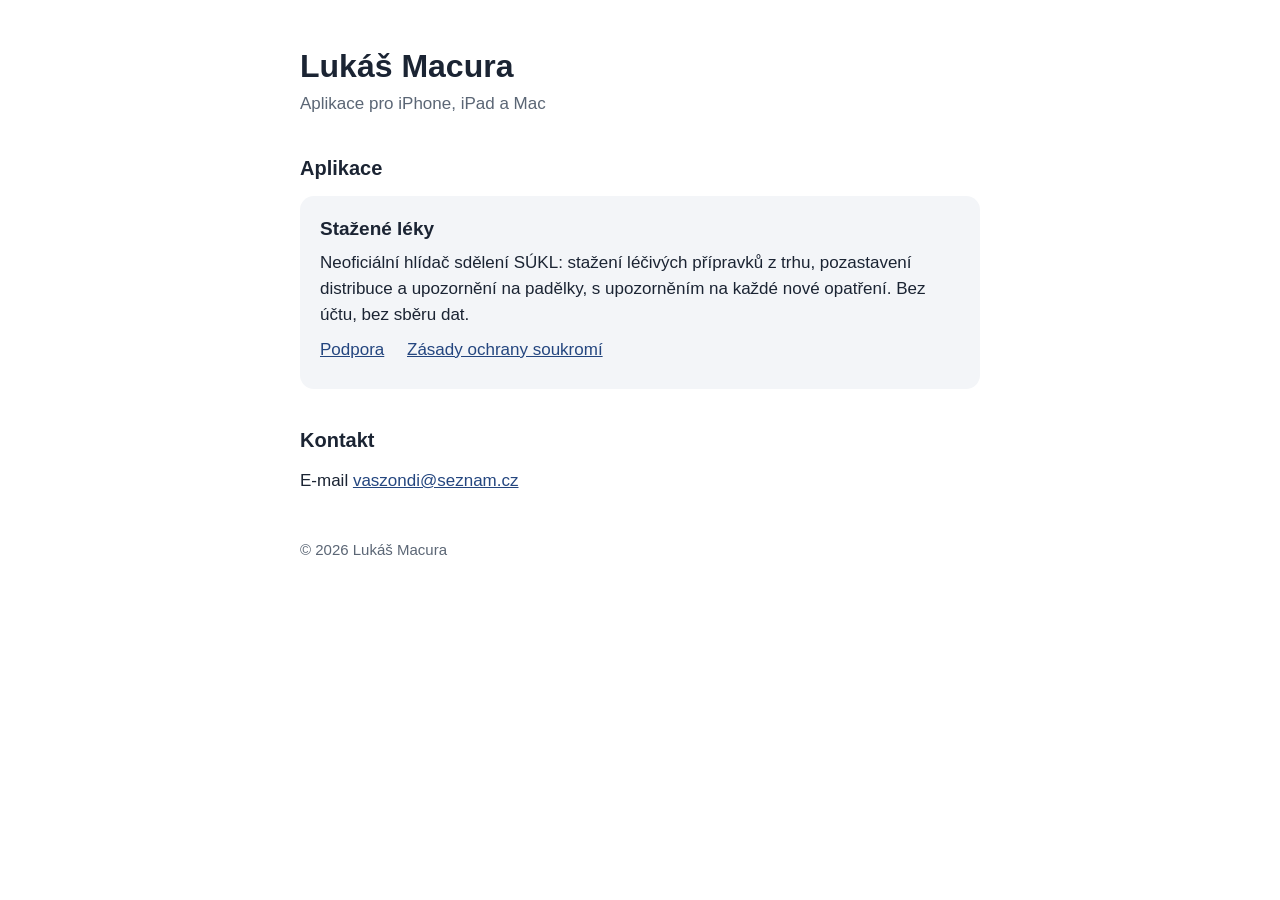
==== index.html @ 895e3b23 "Add files via upload" ====
<!doctype html>
<html lang="cs">
<head>
<meta charset="utf-8">
<meta name="viewport" content="width=device-width, initial-scale=1">
<meta name="description" content="Lukáš Macura – aplikace pro iPhone, iPad a Mac. Podpora a zásady ochrany soukromí.">
<title>Lukáš Macura – el-pro.cz</title>
<style>
  :root { --inkoust: #1b2433; --tlumene: #5b6675; --primarni: #24467F; --podklad: #ffffff; --karta: #f3f5f8; }
  @media (prefers-color-scheme: dark) { :root { --inkoust: #eef1f5; --tlumene: #aab4c3; --primarni: #86A9E8; --podklad: #0e1626; --karta: #172238; } }
  body { margin: 0; padding: 48px 16px 56px; background: var(--podklad); color: var(--inkoust); font: 17px/1.55 -apple-system, "Segoe UI", Helvetica, Arial, sans-serif; }
  main { max-width: 680px; margin: 0 auto; }
  h1 { font-size: 32px; line-height: 1.15; margin: 0 0 6px; }
  h2 { font-size: 20px; margin: 36px 0 12px; }
  p { margin: 0 0 10px; }
  .meta { color: var(--tlumene); margin-bottom: 28px; }
  a { color: var(--primarni); }
  .karta { background: var(--karta); border-radius: 14px; padding: 18px 20px; margin: 0 0 14px; }
  .karta h3 { margin: 0 0 6px; font-size: 19px; }
  .karta p { margin: 0 0 8px; }
  .odkazy a { margin-right: 18px; white-space: nowrap; }
  footer { margin-top: 44px; color: var(--tlumene); font-size: 15px; }
</style>
</head>
<body>
<main>
<h1>Lukáš Macura</h1>
<p class="meta">Aplikace pro iPhone, iPad a Mac</p>

<h2>Aplikace</h2>
<div class="karta">
  <h3>Stažené léky</h3>
  <p>Neoficiální hlídač sdělení SÚKL: stažení léčivých přípravků z trhu, pozastavení distribuce a upozornění na padělky, s upozorněním na každé nové opatření. Bez účtu, bez sběru dat.</p>
  <p class="odkazy"><a href="stazeneleky/podpora.html">Podpora</a> <a href="stazeneleky/soukromi.html">Zásady ochrany soukromí</a></p>
</div>

<h2>Kontakt</h2>
<p>E‑mail <a href="mailto:vaszondi@seznam.cz">vaszondi@seznam.cz</a></p>

<footer>© 2026 Lukáš Macura</footer>
</main>
</body>
</html>
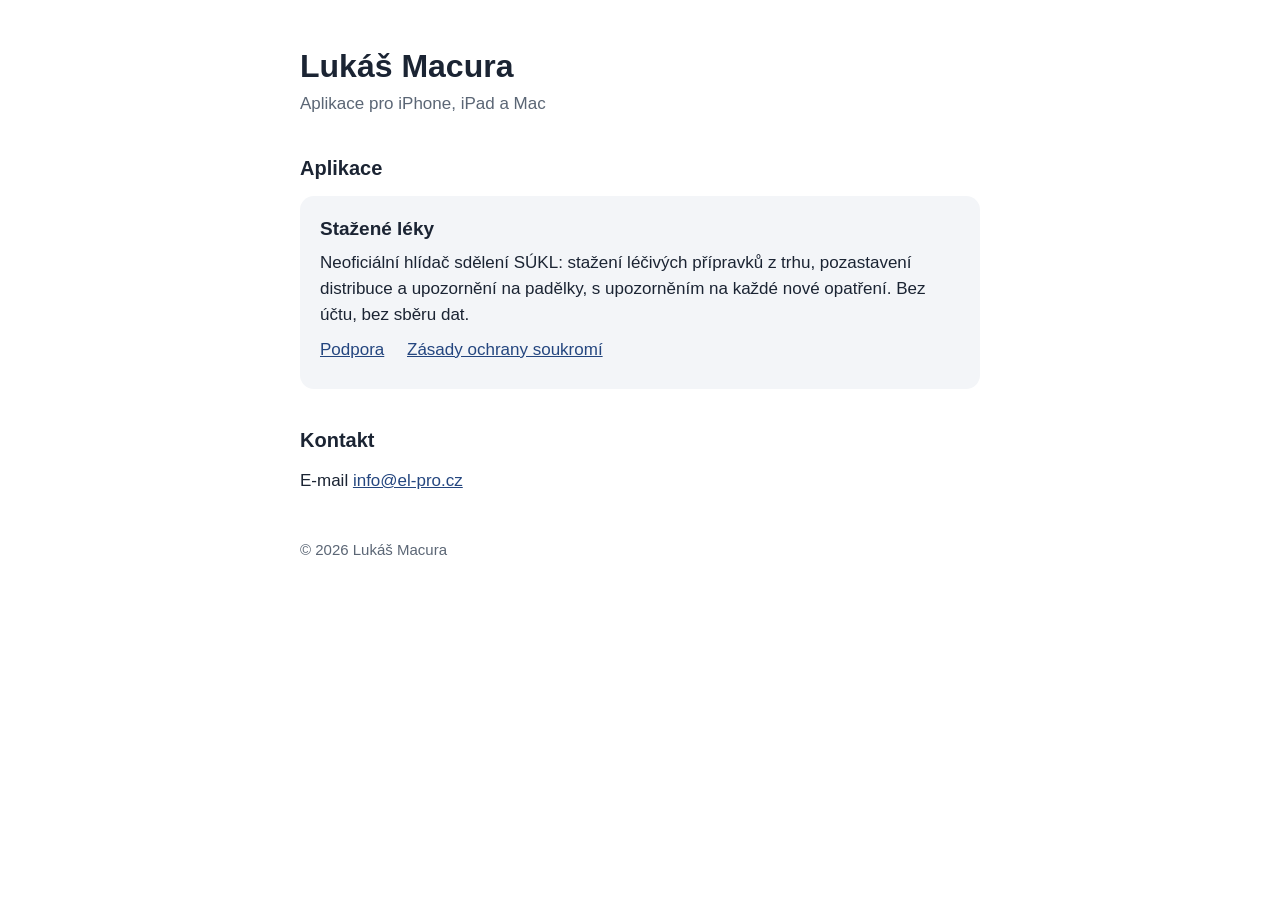
==== commit 61aae56c: "Add files via upload" ====
--- a/index.html
+++ b/index.html
@@ -35,7 +35,7 @@
 </div>
 
 <h2>Kontakt</h2>
-<p>E‑mail <a href="mailto:vaszondi@seznam.cz">vaszondi@seznam.cz</a></p>
+<p>E‑mail <a href="mailto:info@el-pro.cz">info@el-pro.cz</a></p>
 
 <footer>© 2026 Lukáš Macura</footer>
 </main>
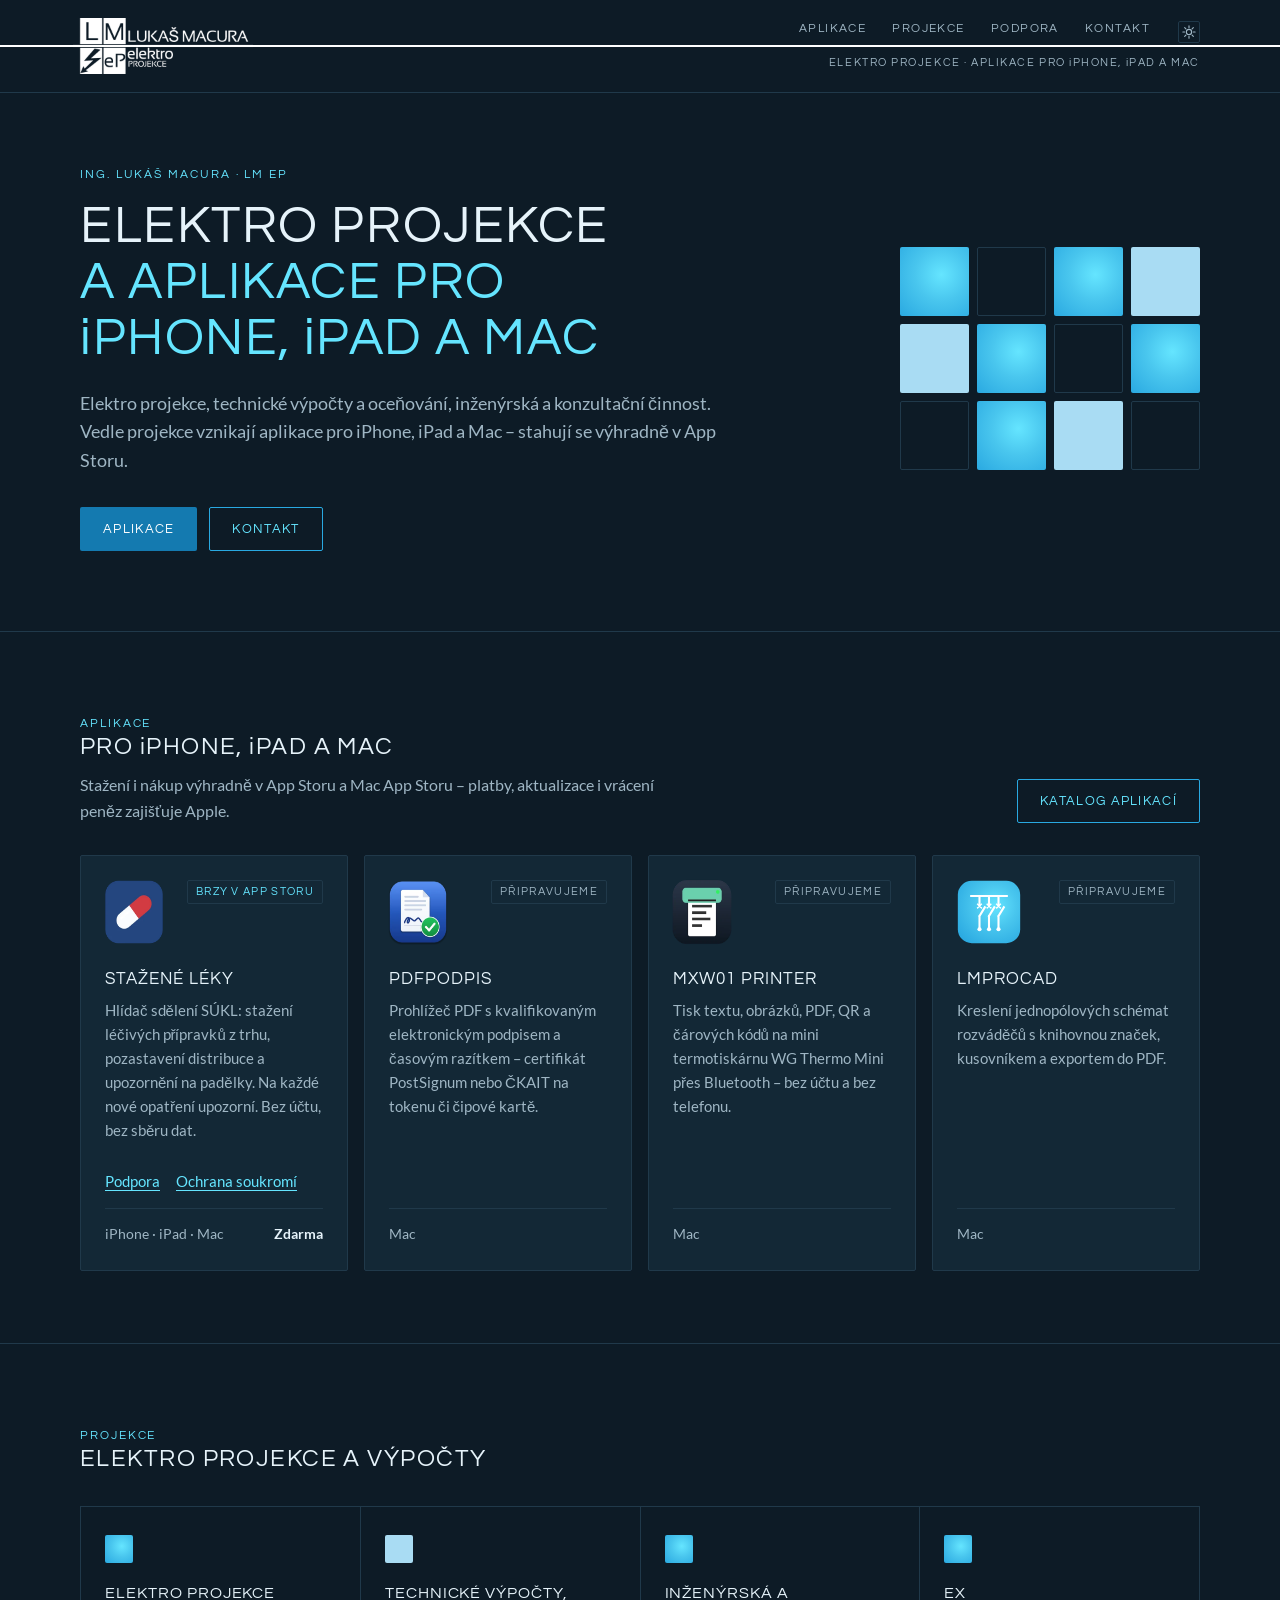
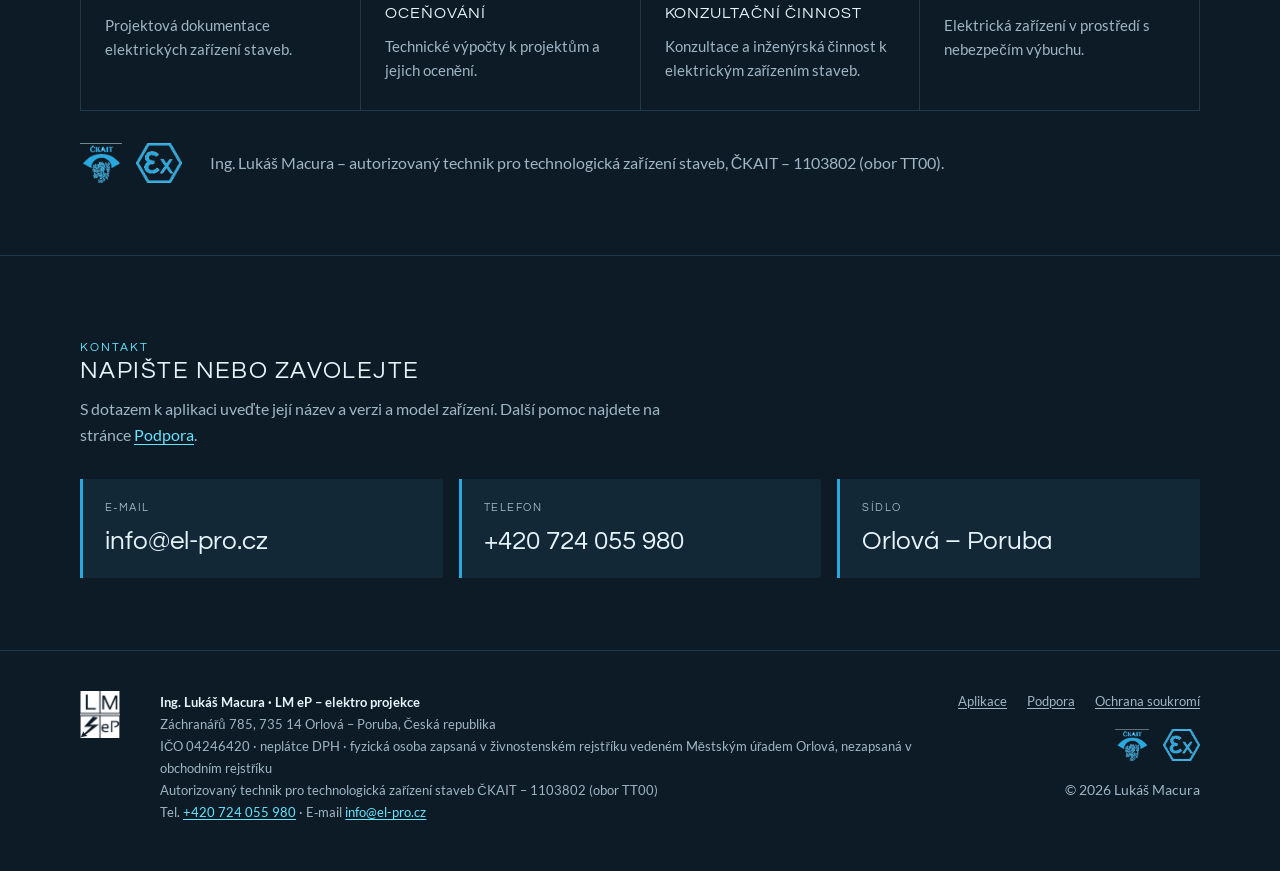
==== commit be0effa0: "Web: úvodní stránka LM eP, 404, sitemap, robots, manifest, favicony" ====
--- a/index.html
+++ b/index.html
@@ -1,43 +1,243 @@
 <!doctype html>
-<html lang="cs">
+<html lang="cs" data-theme="dark">
 <head>
 <meta charset="utf-8">
 <meta name="viewport" content="width=device-width, initial-scale=1">
-<meta name="description" content="Lukáš Macura – aplikace pro iPhone, iPad a Mac. Podpora a zásady ochrany soukromí.">
-<title>Lukáš Macura – el-pro.cz</title>
-<style>
-  :root { --inkoust: #1b2433; --tlumene: #5b6675; --primarni: #24467F; --podklad: #ffffff; --karta: #f3f5f8; }
-  @media (prefers-color-scheme: dark) { :root { --inkoust: #eef1f5; --tlumene: #aab4c3; --primarni: #86A9E8; --podklad: #0e1626; --karta: #172238; } }
-  body { margin: 0; padding: 48px 16px 56px; background: var(--podklad); color: var(--inkoust); font: 17px/1.55 -apple-system, "Segoe UI", Helvetica, Arial, sans-serif; }
-  main { max-width: 680px; margin: 0 auto; }
-  h1 { font-size: 32px; line-height: 1.15; margin: 0 0 6px; }
-  h2 { font-size: 20px; margin: 36px 0 12px; }
-  p { margin: 0 0 10px; }
-  .meta { color: var(--tlumene); margin-bottom: 28px; }
-  a { color: var(--primarni); }
-  .karta { background: var(--karta); border-radius: 14px; padding: 18px 20px; margin: 0 0 14px; }
-  .karta h3 { margin: 0 0 6px; font-size: 19px; }
-  .karta p { margin: 0 0 8px; }
-  .odkazy a { margin-right: 18px; white-space: nowrap; }
-  footer { margin-top: 44px; color: var(--tlumene); font-size: 15px; }
-</style>
+<title>LM eP – elektro projekce · aplikace pro iPhone, iPad a Mac</title>
+<meta name="description" content="Ing. Lukáš Macura – elektro projekce, technické výpočty a oceňování, inženýrská a konzultační činnost (ČKAIT TT00, Ex). Aplikace pro iPhone, iPad a Mac v App Storu.">
+<!-- @head -->
+<meta name="theme-color" content="#0D1B26">
+<link rel="icon" href="/favicon.ico" sizes="any">
+<link rel="icon" type="image/png" sizes="32x32" href="/assets/img/favicon-32.png">
+<link rel="apple-touch-icon" href="/apple-touch-icon.png">
+<link rel="manifest" href="/site.webmanifest">
+<link rel="preload" href="/assets/fonts/questrial-latin-400-normal.woff2" as="font" type="font/woff2" crossorigin>
+<link rel="preload" href="/assets/fonts/lato-latin-400-normal.woff2" as="font" type="font/woff2" crossorigin>
+<link rel="stylesheet" href="/assets/css/elpro-fonts.css?v=a601557e">
+<link rel="stylesheet" href="/assets/css/elpro-tokens.css?v=a601557e">
+<link rel="stylesheet" href="/assets/css/site.css?v=a601557e">
+<script>try{var t=localStorage.getItem("elpro-theme");if(t==="light"||t==="dark")document.documentElement.setAttribute("data-theme",t)}catch(e){}</script>
+<script src="/assets/js/site.js?v=a601557e" defer></script>
+<link rel="canonical" href="https://el-pro.cz/">
+<meta property="og:type" content="website">
+<meta property="og:locale" content="cs_CZ">
+<meta property="og:site_name" content="LM eP – elektro projekce">
+<meta property="og:title" content="LM eP – elektro projekce · aplikace pro iPhone, iPad a Mac">
+<meta property="og:description" content="Ing. Lukáš Macura – elektro projekce, technické výpočty a oceňování, inženýrská a konzultační činnost (ČKAIT TT00, Ex). Aplikace pro iPhone, iPad a Mac v App Storu.">
+<meta property="og:url" content="https://el-pro.cz/">
+<meta property="og:image" content="https://el-pro.cz/assets/img/og.png">
+<meta property="og:image:width" content="1200">
+<meta property="og:image:height" content="630">
+<meta name="twitter:card" content="summary_large_image">
+<!-- /@head -->
+<script type="application/ld+json">
+{
+  "@context": "https://schema.org",
+  "@type": "ProfessionalService",
+  "name": "LM eP – elektro projekce",
+  "url": "https://el-pro.cz/",
+  "logo": "https://el-pro.cz/assets/img/logo/lmep_logo_primary.png",
+  "image": "https://el-pro.cz/assets/img/og.png",
+  "email": "info@el-pro.cz",
+  "telephone": "+420724055980",
+  "address": {
+    "@type": "PostalAddress",
+    "streetAddress": "Záchranářů 785",
+    "postalCode": "735 14",
+    "addressLocality": "Orlová – Poruba",
+    "addressCountry": "CZ"
+  },
+  "founder": {
+    "@type": "Person",
+    "name": "Ing. Lukáš Macura",
+    "jobTitle": "Autorizovaný technik pro technologická zařízení staveb (ČKAIT 1103802)"
+  }
+}
+</script>
 </head>
 <body>
-<main>
-<h1>Lukáš Macura</h1>
-<p class="meta">Aplikace pro iPhone, iPad a Mac</p>
-
-<h2>Aplikace</h2>
-<div class="karta">
-  <h3>Stažené léky</h3>
-  <p>Neoficiální hlídač sdělení SÚKL: stažení léčivých přípravků z trhu, pozastavení distribuce a upozornění na padělky, s upozorněním na každé nové opatření. Bez účtu, bez sběru dat.</p>
-  <p class="odkazy"><a href="stazeneleky/podpora.html">Podpora</a> <a href="stazeneleky/soukromi.html">Zásady ochrany soukromí</a></p>
-</div>
-
-<h2>Kontakt</h2>
-<p>E‑mail <a href="mailto:info@el-pro.cz">info@el-pro.cz</a></p>
-
-<footer>© 2026 Lukáš Macura</footer>
+<!-- @header -->
+<a class="skip" href="#obsah">Přeskočit na obsah</a>
+<header class="site-header">
+  <div class="wrap site-header__in">
+    <a class="brand" href="/" aria-label="LM eP – elektro projekce, úvodní stránka">
+      <img class="brand__logo brand__logo--dark" src="/assets/img/logo/lmep_logo_primary_white.png" width="540" height="168" alt="Lukáš Macura – elektro projekce">
+      <img class="brand__logo brand__logo--light" src="/assets/img/logo/lmep_logo_primary.png" width="540" height="168" alt="Lukáš Macura – elektro projekce">
+    </a>
+    <nav class="site-nav" id="hlavni-menu" aria-label="Hlavní navigace">
+      <a href="/aplikace/">Aplikace</a>
+      <a href="/#projekce">Projekce</a>
+      <a href="/podpora/">Podpora</a>
+      <a href="/#kontakt">Kontakt</a>
+    </nav>
+    <div class="site-tools">
+      <button class="icon-btn" type="button" data-theme-toggle aria-label="Přepnout vzhled">
+        <svg class="i-sun" viewBox="0 0 16 16" aria-hidden="true"><circle cx="8" cy="8" r="3" fill="none" stroke="currentColor" stroke-width="1.3"/><path d="M8 1v2M8 13v2M1 8h2M13 8h2M3.05 3.05l1.4 1.4M11.55 11.55l1.4 1.4M3.05 12.95l1.4-1.4M11.55 4.45l1.4-1.4" stroke="currentColor" stroke-width="1.3" stroke-linecap="round"/></svg>
+        <svg class="i-moon" viewBox="0 0 16 16" aria-hidden="true"><path d="M13.5 9.6A5.8 5.8 0 0 1 6.4 2.5a5.8 5.8 0 1 0 7.1 7.1Z" fill="none" stroke="currentColor" stroke-width="1.3" stroke-linejoin="round"/></svg>
+      </button>
+      <button class="menu-toggle" type="button" data-menu-toggle aria-expanded="false" aria-controls="hlavni-menu">Menu</button>
+    </div>
+    <p class="site-claim">Elektro projekce · Aplikace pro <span class="ap">iPHONE</span>, <span class="ap">iPAD</span> a Mac</p>
+  </div>
+</header>
+<!-- /@header -->
+
+<main id="obsah">
+  <section class="hero">
+    <div class="wrap hero__grid">
+      <div>
+        <p class="eyebrow">Ing. Lukáš Macura · LM eP</p>
+        <h1>Elektro projekce <span class="l2">a aplikace pro <span class="ap">iPHONE</span>, <span class="ap">iPAD</span> a Mac</span></h1>
+        <p class="lead">Elektro projekce, technické výpočty a oceňování, inženýrská a konzultační činnost. Vedle projekce vznikají aplikace pro iPhone, iPad a Mac – stahují se výhradně v App Storu.</p>
+        <div class="actions">
+          <a class="btn btn--primary" href="/aplikace/">Aplikace</a>
+          <a class="btn btn--secondary" href="#kontakt">Kontakt</a>
+        </div>
+      </div>
+      <div class="tiles" aria-hidden="true">
+        <span class="t-g"></span><span class="t-o"></span><span class="t-g"></span><span class="t-f"></span>
+        <span class="t-f"></span><span class="t-g"></span><span class="t-o"></span><span class="t-g"></span>
+        <span class="t-o"></span><span class="t-g"></span><span class="t-f"></span><span class="t-o"></span>
+      </div>
+    </div>
+  </section>
+
+  <section class="section" id="aplikace" aria-labelledby="aplikace-nadpis">
+    <div class="wrap">
+      <div class="section__head">
+        <div>
+          <p class="eyebrow">Aplikace</p>
+          <h2 id="aplikace-nadpis">Pro <span class="ap">iPHONE</span>, <span class="ap">iPAD</span> a Mac</h2>
+          <p class="muted">Stažení i nákup výhradně v App Storu a Mac App Storu – platby, aktualizace i vrácení peněz zajišťuje Apple.</p>
+        </div>
+        <a class="btn btn--secondary" href="/aplikace/">Katalog aplikací</a>
+      </div>
+<!-- @apps -->
+<ul class="apps">
+  <li>
+    <article class="app-card">
+      <div class="app-card__top"><picture><source srcset="/assets/img/apps/stazene-leky.webp" type="image/webp"><img class="app-card__icon" src="/assets/img/apps/stazene-leky.png" width="256" height="256" alt="Ikona aplikace Stažené léky" loading="lazy"></picture><span class="chip">Brzy v App Storu</span></div>
+      <h3>Stažené léky</h3>
+      <p>Hlídač sdělení SÚKL: stažení léčivých přípravků z trhu, pozastavení distribuce a upozornění na padělky. Na každé nové opatření upozorní. Bez účtu, bez sběru dat.</p>
+      <p class="app-card__links"><a href="/stazeneleky/podpora.html">Podpora</a><a href="/stazeneleky/soukromi.html">Ochrana soukromí</a></p>
+      <div class="app-card__foot"><span class="platforms">iPhone · iPad · Mac</span><span class="price">Zdarma</span></div>
+    </article>
+  </li>
+  <li>
+    <article class="app-card">
+      <div class="app-card__top"><picture><source srcset="/assets/img/apps/pdfpodpis.webp" type="image/webp"><img class="app-card__icon" src="/assets/img/apps/pdfpodpis.png" width="256" height="256" alt="Ikona aplikace PDFPodpis" loading="lazy"></picture><span class="chip chip--muted">Připravujeme</span></div>
+      <h3>PDFPodpis</h3>
+      <p>Prohlížeč PDF s kvalifikovaným elektronickým podpisem a časovým razítkem – certifikát PostSignum nebo ČKAIT na tokenu či čipové kartě.</p>
+      <div class="app-card__foot"><span class="platforms">Mac</span></div>
+    </article>
+  </li>
+  <li>
+    <article class="app-card">
+      <div class="app-card__top"><picture><source srcset="/assets/img/apps/mxw01-printer.webp" type="image/webp"><img class="app-card__icon" src="/assets/img/apps/mxw01-printer.png" width="256" height="256" alt="Ikona aplikace MXW01 Printer" loading="lazy"></picture><span class="chip chip--muted">Připravujeme</span></div>
+      <h3>MXW01 Printer</h3>
+      <p>Tisk textu, obrázků, PDF, QR a čárových kódů na mini termotiskárnu WG Thermo Mini přes Bluetooth – bez účtu a bez telefonu.</p>
+      <div class="app-card__foot"><span class="platforms">Mac</span></div>
+    </article>
+  </li>
+  <li>
+    <article class="app-card">
+      <div class="app-card__top"><img class="app-card__icon" src="/assets/img/apps/lmprocad.svg" width="256" height="256" alt="Ikona aplikace LMproCAD" loading="lazy"><span class="chip chip--muted">Připravujeme</span></div>
+      <h3>LMproCAD</h3>
+      <p>Kreslení jednopólových schémat rozváděčů s knihovnou značek, kusovníkem a exportem do PDF.</p>
+      <div class="app-card__foot"><span class="platforms">Mac</span></div>
+    </article>
+  </li>
+</ul>
+<!-- /@apps -->
+    </div>
+  </section>
+
+  <section class="section" id="projekce" aria-labelledby="projekce-nadpis">
+    <div class="wrap">
+      <div class="section__head">
+        <div>
+          <p class="eyebrow">Projekce</p>
+          <h2 id="projekce-nadpis">Elektro projekce a výpočty</h2>
+        </div>
+      </div>
+      <div class="services">
+        <div class="service">
+          <div class="service__tile"></div>
+          <h3>Elektro projekce</h3>
+          <p>Projektová dokumentace elektrických zařízení staveb.</p>
+        </div>
+        <div class="service">
+          <div class="service__tile service__tile--flat"></div>
+          <h3>Technické výpočty, oceňování</h3>
+          <p>Technické výpočty k projektům a jejich ocenění.</p>
+        </div>
+        <div class="service">
+          <div class="service__tile"></div>
+          <h3>Inženýrská a konzultační činnost</h3>
+          <p>Konzultace a inženýrská činnost k elektrickým zařízením staveb.</p>
+        </div>
+        <div class="service">
+          <div class="service__tile"></div>
+          <h3>Ex</h3>
+          <p>Elektrická zařízení v prostředí s nebezpečím výbuchu.</p>
+        </div>
+      </div>
+      <div class="auth">
+        <div class="badges">
+          <img src="/assets/img/logo/badge_ckait.png" width="101" height="96" alt="ČKAIT" loading="lazy">
+          <img src="/assets/img/logo/badge_ex.png" width="111" height="96" alt="Ex" loading="lazy">
+        </div>
+        <p>Ing. Lukáš Macura – autorizovaný technik pro technologická zařízení staveb, ČKAIT – 1103802 (obor TT00).</p>
+      </div>
+    </div>
+  </section>
+
+  <section class="section" id="kontakt" aria-labelledby="kontakt-nadpis">
+    <div class="wrap">
+      <div class="section__head">
+        <div>
+          <p class="eyebrow">Kontakt</p>
+          <h2 id="kontakt-nadpis">Napište nebo zavolejte</h2>
+          <p class="muted">S dotazem k aplikaci uveďte její název a verzi a model zařízení. Další pomoc najdete na stránce <a href="/podpora/">Podpora</a>.</p>
+        </div>
+      </div>
+      <div class="kpis">
+        <div class="kpi"><span class="kpi__label">E‑mail</span><span class="kpi__value"><a href="mailto:info@el-pro.cz">info@el-pro.cz</a></span></div>
+        <div class="kpi"><span class="kpi__label">Telefon</span><span class="kpi__value"><a href="tel:+420724055980">+420 724 055 980</a></span></div>
+        <div class="kpi"><span class="kpi__label">Sídlo</span><span class="kpi__value">Orlová – Poruba</span></div>
+      </div>
+    </div>
+  </section>
 </main>
+
+<!-- @footer -->
+<footer class="site-footer">
+  <div class="wrap site-footer__grid">
+    <div>
+      <img class="site-footer__symbol site-footer__symbol--dark" src="/assets/img/logo/lmep_symbol_white.png" width="161" height="192" alt="" loading="lazy">
+      <img class="site-footer__symbol site-footer__symbol--light" src="/assets/img/logo/lmep_symbol.png" width="161" height="192" alt="" loading="lazy">
+    </div>
+    <address>
+      <strong>Ing. Lukáš Macura · LM eP – elektro projekce</strong><br>
+      Záchranářů 785, 735 14 Orlová – Poruba, Česká republika<br>
+      IČO 04246420 · neplátce DPH · fyzická osoba zapsaná v živnostenském rejstříku vedeném Městským úřadem Orlová, nezapsaná v obchodním rejstříku<br>
+      Autorizovaný technik pro technologická zařízení staveb ČKAIT – 1103802 (obor TT00)<br>
+      Tel. <a href="tel:+420724055980">+420 724 055 980</a> · E‑mail <a href="mailto:info@el-pro.cz">info@el-pro.cz</a>
+    </address>
+    <div class="site-footer__right">
+      <nav aria-label="Odkazy v patičce">
+        <a href="/aplikace/">Aplikace</a>
+        <a href="/podpora/">Podpora</a>
+        <a href="/soukromi/">Ochrana soukromí</a>
+      </nav>
+      <div class="badges">
+        <img src="/assets/img/logo/badge_ckait.png" width="101" height="96" alt="ČKAIT" loading="lazy">
+        <img src="/assets/img/logo/badge_ex.png" width="111" height="96" alt="Ex" loading="lazy">
+      </div>
+      <p class="small" style="margin:0">© 2026 Lukáš Macura</p>
+    </div>
+  </div>
+</footer>
+<!-- /@footer -->
 </body>
 </html>
--- a/assets/css/elpro-fonts.css
+++ b/assets/css/elpro-fonts.css
@@ -0,0 +1,11 @@
+/* LM eP – webová písma (Questrial = náhrada Century Gothic, Lato = text). Cesty relativně k assets/tokens/ */
+@font-face{font-family:'Questrial';font-style:normal;font-weight:400;font-display:swap;src:url(../fonts/questrial-latin-400-normal.woff2) format('woff2');unicode-range:U+0000-00FF,U+0131,U+0152-0153,U+02BB-02BC,U+02C6,U+02DA,U+02DC,U+0304,U+0308,U+0329,U+2000-206F,U+20AC,U+2122,U+2191,U+2193,U+2212,U+2215,U+FEFF,U+FFFD;}
+@font-face{font-family:'Questrial';font-style:normal;font-weight:400;font-display:swap;src:url(../fonts/questrial-latin-ext-400-normal.woff2) format('woff2');unicode-range:U+0100-02BA,U+02BD-02C5,U+02C7-02CC,U+02CE-02D7,U+02DD-02FF,U+0304,U+0308,U+0329,U+1D00-1DBF,U+1E00-1E9F,U+1EF2-1EFF,U+2020,U+20A0-20AB,U+20AD-20C0,U+2113,U+2C60-2C7F,U+A720-A7FF;}
+@font-face{font-family:'Lato';font-style:normal;font-weight:300;font-display:swap;src:url(../fonts/lato-latin-300-normal.woff2) format('woff2');unicode-range:U+0000-00FF,U+0131,U+0152-0153,U+02BB-02BC,U+02C6,U+02DA,U+02DC,U+0304,U+0308,U+0329,U+2000-206F,U+20AC,U+2122,U+2191,U+2193,U+2212,U+2215,U+FEFF,U+FFFD;}
+@font-face{font-family:'Lato';font-style:normal;font-weight:300;font-display:swap;src:url(../fonts/lato-latin-ext-300-normal.woff2) format('woff2');unicode-range:U+0100-02BA,U+02BD-02C5,U+02C7-02CC,U+02CE-02D7,U+02DD-02FF,U+0304,U+0308,U+0329,U+1D00-1DBF,U+1E00-1E9F,U+1EF2-1EFF,U+2020,U+20A0-20AB,U+20AD-20C0,U+2113,U+2C60-2C7F,U+A720-A7FF;}
+@font-face{font-family:'Lato';font-style:normal;font-weight:400;font-display:swap;src:url(../fonts/lato-latin-400-normal.woff2) format('woff2');unicode-range:U+0000-00FF,U+0131,U+0152-0153,U+02BB-02BC,U+02C6,U+02DA,U+02DC,U+0304,U+0308,U+0329,U+2000-206F,U+20AC,U+2122,U+2191,U+2193,U+2212,U+2215,U+FEFF,U+FFFD;}
+@font-face{font-family:'Lato';font-style:normal;font-weight:400;font-display:swap;src:url(../fonts/lato-latin-ext-400-normal.woff2) format('woff2');unicode-range:U+0100-02BA,U+02BD-02C5,U+02C7-02CC,U+02CE-02D7,U+02DD-02FF,U+0304,U+0308,U+0329,U+1D00-1DBF,U+1E00-1E9F,U+1EF2-1EFF,U+2020,U+20A0-20AB,U+20AD-20C0,U+2113,U+2C60-2C7F,U+A720-A7FF;}
+@font-face{font-family:'Lato';font-style:normal;font-weight:700;font-display:swap;src:url(../fonts/lato-latin-700-normal.woff2) format('woff2');unicode-range:U+0000-00FF,U+0131,U+0152-0153,U+02BB-02BC,U+02C6,U+02DA,U+02DC,U+0304,U+0308,U+0329,U+2000-206F,U+20AC,U+2122,U+2191,U+2193,U+2212,U+2215,U+FEFF,U+FFFD;}
+@font-face{font-family:'Lato';font-style:normal;font-weight:700;font-display:swap;src:url(../fonts/lato-latin-ext-700-normal.woff2) format('woff2');unicode-range:U+0100-02BA,U+02BD-02C5,U+02C7-02CC,U+02CE-02D7,U+02DD-02FF,U+0304,U+0308,U+0329,U+1D00-1DBF,U+1E00-1E9F,U+1EF2-1EFF,U+2020,U+20A0-20AB,U+20AD-20C0,U+2113,U+2C60-2C7F,U+A720-A7FF;}
+@font-face{font-family:'Lato';font-style:italic;font-weight:400;font-display:swap;src:url(../fonts/lato-latin-400-italic.woff2) format('woff2');unicode-range:U+0000-00FF,U+0131,U+0152-0153,U+02BB-02BC,U+02C6,U+02DA,U+02DC,U+0304,U+0308,U+0329,U+2000-206F,U+20AC,U+2122,U+2191,U+2193,U+2212,U+2215,U+FEFF,U+FFFD;}
+@font-face{font-family:'Lato';font-style:italic;font-weight:400;font-display:swap;src:url(../fonts/lato-latin-ext-400-italic.woff2) format('woff2');unicode-range:U+0100-02BA,U+02BD-02C5,U+02C7-02CC,U+02CE-02D7,U+02DD-02FF,U+0304,U+0308,U+0329,U+1D00-1DBF,U+1E00-1E9F,U+1EF2-1EFF,U+2020,U+20A0-20AB,U+20AD-20C0,U+2113,U+2C60-2C7F,U+A720-A7FF;}
--- a/assets/css/elpro-tokens.css
+++ b/assets/css/elpro-tokens.css
@@ -0,0 +1,29 @@
+/* LM eP – elektro projekce · design tokens v1.0 (2026-10) */
+:root{
+  --elpro-blue:#29A9E1;      /* primární značková modrá */
+  --elpro-glow:#65E5FF;      /* světlý konec přechodu dlaždic */
+  --elpro-mid:#49C6EE;       /* střed přechodu, hover */
+  --elpro-tile:#A9DCF3;      /* světlá dlaždice (blesk), záhlaví tabulek */
+  --elpro-line:#C5E7F7;      /* dělicí linky, rámečky */
+  --elpro-mist:#F2FAFD;      /* jemné podbarvení, zebra */
+  --elpro-blue-text:#147AB0; /* modrý drobný text na bílé (AA 4.7:1) */
+  --elpro-blue-deep:#0F5F8C; /* tmavá modrá – hover tlačítek, velké plochy */
+  --elpro-ink:#1E2A33;       /* běžný text */
+  --elpro-ink-70:#4A5863;    /* sekundární text */
+  --elpro-ink-40:#8C99A3;    /* poznámky, placeholdery */
+  --elpro-dark:#0D1B26;      /* dark pozadí */
+  --elpro-dark-card:#132836; /* dark karta */
+  --elpro-ok:#2E9E5B; --elpro-warn:#E09B1F; --elpro-err:#D2423A; /* jen funkční stavy */
+  --elpro-tile-grad:radial-gradient(circle at 60% 40%,#65E5FF 0%,#49C6EE 45%,#2AA9E1 100%);
+  --elpro-font-display:'Century Gothic','Questrial','Avenir Next','Futura',Arial,sans-serif;
+  --elpro-font-text:'Lato','Calibri','Segoe UI',Arial,sans-serif;
+  --elpro-radius:2px;
+}
+html[data-theme="dark"]{
+  --bg:var(--elpro-dark); --surface:var(--elpro-dark-card); --text:#E6F3FA; --muted:#9FB6C4;
+  --accent:var(--elpro-blue); --accent-2:var(--elpro-glow); --line:#20394A;
+}
+html[data-theme="light"],:root{
+  --bg:#FFFFFF; --surface:var(--elpro-mist); --text:var(--elpro-ink); --muted:var(--elpro-ink-70);
+  --accent:var(--elpro-blue); --accent-2:var(--elpro-blue-text); --line:var(--elpro-line);
+}
--- a/assets/css/site.css
+++ b/assets/css/site.css
@@ -0,0 +1,248 @@
+/* el-pro.cz – styly webu LM eP. Barvy a písma: elpro-tokens.css + elpro-fonts.css (brand LM eP v1.0). */
+
+:root {
+  --sig: var(--elpro-line);          /* signaturní linka = barva linky v logu */
+  --link: var(--elpro-blue-text);
+  --link-hover: var(--elpro-blue-deep);
+  --chip-bg: var(--elpro-mist);
+  --chip-text: var(--elpro-blue-text);
+  --tile-flat: var(--elpro-tile);
+  --head-th: var(--elpro-tile);
+  --logo-h: 56px;
+  --hpad: 18px;
+  --wrap: 1120px;
+  --gutter: 16px;
+}
+html[data-theme="dark"] {
+  --sig: #FFFFFF;                    /* bílé logo má bílou linku */
+  --link: var(--elpro-glow);
+  --link-hover: #FFFFFF;
+  --chip-bg: transparent;
+  --chip-text: var(--elpro-glow);
+  --tile-flat: #A9DCF3;
+  --head-th: #1A3446;
+}
+html { color-scheme: light; -webkit-text-size-adjust: 100%; }
+html[data-theme="dark"] { color-scheme: dark; }
+
+*, *::before, *::after { box-sizing: border-box; }
+body {
+  margin: 0;
+  background: var(--bg);
+  color: var(--text);
+  font: 400 1rem/1.6 var(--elpro-font-text);
+  -webkit-font-smoothing: antialiased;
+  text-rendering: optimizeLegibility;
+}
+img, svg { display: block; max-width: 100%; }
+a { color: var(--link); text-underline-offset: .18em; text-decoration-thickness: 1px; }
+a:hover { color: var(--link-hover); }
+:focus-visible { outline: 2px solid var(--elpro-blue); outline-offset: 3px; border-radius: 1px; }
+p { margin: 0 0 1em; }
+strong { font-weight: 700; }
+
+.wrap { width: 100%; max-width: calc(var(--wrap) + 2 * var(--gutter)); margin: 0 auto; padding: 0 var(--gutter); }
+@media (min-width: 760px) { :root { --gutter: 32px; } }
+
+.sr-only { position: absolute; width: 1px; height: 1px; margin: -1px; padding: 0; overflow: hidden; clip: rect(0 0 0 0); white-space: nowrap; border: 0; }
+.skip { position: absolute; left: -9999px; top: 0; z-index: 10; padding: 10px 14px; background: var(--surface); color: var(--text); }
+.skip:focus { left: 8px; top: 8px; }
+
+/* ---------- typografie ---------- */
+.display, h1, h2, h3, .eyebrow, .btn, .chip, .site-nav a, .kpi__label, .site-claim, .menu-toggle {
+  font-family: var(--elpro-font-display);
+  font-weight: 400;
+}
+h1, h2, h3 { margin: 0; text-transform: uppercase; }
+h1 { font-size: clamp(2rem, 1.2rem + 3.6vw, 3.25rem); line-height: 1.08; letter-spacing: .03em; }
+h1 .l2 { display: block; color: var(--accent-2); }
+h2 { font-size: 1.5rem; line-height: 1.2; letter-spacing: .06em; }
+h3 { font-size: 1.0625rem; line-height: 1.3; letter-spacing: .06em; }
+.ap { text-transform: none; }               /* iPhone, iPad ve verzálkách: „iPHONE“ */
+.eyebrow { margin: 0 0 14px; font-size: .75rem; letter-spacing: .16em; text-transform: uppercase; color: var(--accent-2); }
+.lead { font-size: 1.125rem; color: var(--muted); max-width: 40em; }
+.muted { color: var(--muted); }
+.small { font-size: .875rem; }
+
+/* ---------- hlavička se signaturní linkou ---------- */
+.site-header { position: relative; border-bottom: 1px solid var(--line); background: var(--bg); }
+.site-header::before {
+  content: "";
+  position: absolute; left: 0; right: 0;
+  top: calc(var(--hpad) + var(--logo-h) * .499 - var(--logo-h) * .01225); /* osa linky v logu (změřeno v PNG) */
+  height: calc(var(--logo-h) * .0245);
+  background: var(--sig);
+  pointer-events: none;
+}
+.site-header__in {
+  display: grid;
+  grid-template-columns: auto 1fr auto;
+  grid-template-rows: calc(var(--logo-h) * .497) calc(var(--logo-h) * .503);
+  column-gap: 28px;
+  padding-top: var(--hpad);
+  padding-bottom: var(--hpad);
+}
+.brand { grid-row: 1 / 3; grid-column: 1; position: relative; z-index: 1; display: block; line-height: 0; }
+.brand__logo { height: var(--logo-h); width: auto; max-width: none; margin-left: calc(var(--logo-h) * -.1253); } /* dlaždice zarovnané na okraj obsahu */
+html[data-theme="dark"] .brand__logo--light, html:not([data-theme="dark"]) .brand__logo--dark { display: none; }
+
+.site-nav { grid-row: 1; grid-column: 2; justify-self: end; align-self: end; display: flex; gap: 26px; padding-bottom: 7px; }
+.site-nav a { font-size: .75rem; letter-spacing: .12em; text-transform: uppercase; color: var(--muted); text-decoration: none; line-height: 1; padding: 4px 0; }
+.site-nav a:hover { color: var(--text); }
+.site-nav a[aria-current="page"] { color: var(--accent-2); }
+
+.site-tools { grid-row: 1; grid-column: 3; align-self: end; display: flex; gap: 8px; padding-bottom: 3px; }
+.icon-btn, .menu-toggle {
+  display: inline-flex; align-items: center; justify-content: center;
+  height: 22px; min-width: 22px; padding: 0 3px;
+  border: 1px solid var(--line); border-radius: var(--elpro-radius);
+  background: var(--bg); color: var(--muted); cursor: pointer;
+}
+.icon-btn:hover, .menu-toggle:hover { color: var(--text); border-color: var(--muted); }
+.icon-btn svg { width: 14px; height: 14px; }
+html[data-theme="dark"] .i-moon, html:not([data-theme="dark"]) .i-sun { display: none; }
+.menu-toggle { display: none; padding: 0 8px; font-size: .6875rem; letter-spacing: .12em; text-transform: uppercase; }
+
+.site-claim { grid-row: 2; grid-column: 2 / 4; justify-self: end; align-self: start; margin: 0; padding-top: 8px; font-size: .6875rem; letter-spacing: .14em; text-transform: uppercase; color: var(--muted); }
+
+@media (max-width: 759px) {
+  .site-header__in { column-gap: 12px; }
+  .site-claim { display: none; }
+  .menu-toggle { display: inline-flex; }
+  .site-nav { display: none; }
+  .site-header.is-open .site-nav {
+    display: flex; flex-direction: column; gap: 0;
+    grid-row: 3; grid-column: 1 / -1; justify-self: stretch;
+    margin-top: 16px; padding: 0; border-top: 1px solid var(--line);
+  }
+  .site-header.is-open .site-nav a { font-size: .875rem; padding: 14px 0; border-bottom: 1px solid var(--line); }
+  .site-header.is-open .site-nav a:last-child { border-bottom: 0; }
+}
+
+/* ---------- hero ---------- */
+.hero { padding: 72px 0 80px; }
+.hero__grid { display: grid; gap: 48px; align-items: center; }
+@media (min-width: 900px) { .hero__grid { grid-template-columns: minmax(0, 1.5fr) minmax(0, 1fr); } }
+.hero .lead { margin: 22px 0 32px; }
+.actions { display: flex; flex-wrap: wrap; gap: 12px; }
+
+.tiles { display: grid; grid-template-columns: repeat(4, 1fr); gap: 8px; max-width: 300px; justify-self: end; width: 100%; }
+.tiles span { aspect-ratio: 1; border-radius: var(--elpro-radius); }
+.t-g { background: var(--elpro-tile-grad); }
+.t-f { background: var(--tile-flat); }
+.t-o { border: 1px solid var(--line); }
+@media (max-width: 899px) { .tiles { display: none; } }
+@media (prefers-reduced-motion: no-preference) {
+  .tiles span { animation: tile-in .5s ease-out both; }
+  .tiles span:nth-child(3n+1) { animation-delay: .05s; }
+  .tiles span:nth-child(3n+2) { animation-delay: .15s; }
+  .tiles span:nth-child(3n) { animation-delay: .25s; }
+  @keyframes tile-in { from { opacity: 0; transform: translateY(6px); } to { opacity: 1; transform: none; } }
+}
+
+/* ---------- tlačítka, štítky ---------- */
+.btn {
+  display: inline-flex; align-items: center; gap: 10px;
+  min-height: 44px; padding: 0 22px;
+  border: 1px solid transparent; border-radius: var(--elpro-radius);
+  font-size: .8125rem; letter-spacing: .1em; text-transform: uppercase; text-decoration: none; line-height: 1;
+  cursor: pointer; transition: background-color .15s, border-color .15s, color .15s;
+}
+.btn--primary { background: var(--elpro-blue-text); color: #FFFFFF; }
+.btn--primary:hover { background: var(--elpro-blue-deep); color: #FFFFFF; }
+.btn--secondary { border-color: var(--elpro-blue); color: var(--accent-2); background: transparent; }
+.btn--secondary:hover { border-color: var(--accent-2); color: var(--text); }
+
+.chip {
+  display: inline-block; padding: 4px 8px 3px;
+  border: 1px solid var(--line); border-radius: var(--elpro-radius);
+  background: var(--chip-bg); color: var(--chip-text);
+  font-size: .6875rem; letter-spacing: .12em; text-transform: uppercase; line-height: 1.3; white-space: nowrap;
+}
+.chip--muted { color: var(--muted); }
+
+/* ---------- sekce ---------- */
+.section { padding: 72px 0; border-top: 1px solid var(--line); }
+.section__head { display: flex; flex-wrap: wrap; align-items: flex-end; justify-content: space-between; gap: 16px 32px; margin-bottom: 32px; }
+.section__head p { margin: 10px 0 0; max-width: 38em; }
+.page-head { padding: 64px 0 40px; }
+.page-head .lead { margin: 18px 0 0; }
+
+/* ---------- karty aplikací ---------- */
+.apps { display: grid; gap: 16px; grid-template-columns: repeat(auto-fill, minmax(min(100%, 250px), 1fr)); margin: 0; padding: 0; list-style: none; }
+.app-card {
+  display: flex; flex-direction: column; height: 100%;
+  padding: 24px; background: var(--surface);
+  border: 1px solid var(--line); border-radius: var(--elpro-radius);
+  transition: border-color .15s;
+}
+.app-card:hover { border-color: var(--elpro-blue); }
+.app-card__top { display: flex; align-items: flex-start; justify-content: space-between; gap: 12px; margin-bottom: 18px; }
+.app-card__icon { width: 76px; height: 76px; margin: -6px 0 0 -6px; }
+.app-card h3 { margin-bottom: 8px; }
+.app-card p { color: var(--muted); font-size: .9375rem; }
+.app-card__foot { margin-top: auto; padding-top: 14px; border-top: 1px solid var(--line); display: flex; flex-wrap: wrap; align-items: center; justify-content: space-between; gap: 8px 16px; font-size: .875rem; }
+.platforms { color: var(--muted); }
+.price { color: var(--text); font-weight: 700; }
+.app-card__links { display: flex; flex-wrap: wrap; gap: 6px 16px; margin-top: 12px; font-size: .875rem; }
+.appstore-badge { display: inline-block; line-height: 0; }
+.appstore-badge img { height: 40px; width: auto; }
+
+/* ---------- projekce ---------- */
+.services { display: grid; gap: 1px; background: var(--line); border: 1px solid var(--line); grid-template-columns: repeat(auto-fit, minmax(min(100%, 240px), 1fr)); }
+.service { background: var(--bg); padding: 28px 24px; }
+.service__tile { width: 28px; height: 28px; border-radius: var(--elpro-radius); background: var(--elpro-tile-grad); margin-bottom: 20px; }
+.service__tile--flat { background: var(--tile-flat); }
+.service h3 { margin-bottom: 10px; font-size: 1rem; }
+.service p { margin: 0; color: var(--muted); font-size: .9375rem; }
+.auth { display: flex; flex-wrap: wrap; align-items: center; gap: 20px 28px; margin-top: 32px; }
+.badges { display: flex; align-items: center; gap: 14px; }
+.badges img { height: 40px; width: auto; }
+.auth p { margin: 0; color: var(--muted); max-width: 46em; }
+
+/* ---------- kontakt (KPI karty) ---------- */
+.kpis { display: grid; gap: 16px; grid-template-columns: repeat(auto-fit, minmax(min(100%, 250px), 1fr)); }
+.kpi { padding: 20px 22px; background: var(--surface); border-left: 3px solid var(--elpro-blue); border-radius: 0 var(--elpro-radius) var(--elpro-radius) 0; }
+.kpi__label { display: block; margin-bottom: 8px; font-size: .6875rem; letter-spacing: .14em; text-transform: uppercase; color: var(--muted); }
+.kpi__value { font-family: var(--elpro-font-display); font-size: clamp(1.25rem, 1rem + 1vw, 1.625rem); line-height: 1.25; overflow-wrap: anywhere; }
+.kpi__value a { color: var(--text); text-decoration: none; }
+.kpi__value a:hover { color: var(--accent-2); }
+
+/* ---------- textové stránky (podpora, soukromí) ---------- */
+.prose { max-width: 720px; padding-bottom: 80px; }
+.prose h2 { margin: 2.4em 0 .8em; padding-left: 12px; border-left: 3px solid var(--elpro-blue); font-size: 1.125rem; letter-spacing: .06em; }
+.prose h2:first-child { margin-top: 0; }
+.prose h3 { margin: 1.6em 0 .5em; font-size: .9375rem; }
+.prose ul { padding-left: 1.2em; margin: 0 0 1em; }
+.prose li { margin-bottom: .5em; }
+.prose .meta { color: var(--muted); }
+.subnav { display: flex; flex-wrap: wrap; gap: 8px; margin-top: 24px; }
+.subnav a { text-decoration: none; }
+.subnav a[aria-current="page"] { border-color: var(--elpro-blue); }
+.crumbs { margin: 0 0 18px; font-size: .8125rem; color: var(--muted); }
+.crumbs a { color: var(--muted); }
+.crumbs a:hover { color: var(--text); }
+.faq dt { font-weight: 700; margin-top: 1.2em; }
+.faq dd { margin: .3em 0 0; }
+.note { padding: 16px 18px; background: var(--surface); border: 1px solid var(--line); border-radius: var(--elpro-radius); color: var(--muted); font-size: .9375rem; }
+.lang-en { margin-top: 3em; padding-top: 2em; border-top: 1px solid var(--line); }
+
+/* ---------- patička ---------- */
+.site-footer { border-top: 1px solid var(--line); padding: 40px 0 48px; font-size: .8125rem; color: var(--muted); }
+.site-footer__grid { display: grid; gap: 28px; }
+@media (min-width: 900px) { .site-footer__grid { grid-template-columns: auto 1fr auto; align-items: start; gap: 40px; } }
+.site-footer__symbol { width: 40px; height: auto; }
+html[data-theme="dark"] .site-footer__symbol--light, html:not([data-theme="dark"]) .site-footer__symbol--dark { display: none; }
+.site-footer address { font-style: normal; line-height: 1.7; }
+.site-footer address strong { color: var(--text); font-weight: 700; }
+.site-footer nav { display: flex; flex-wrap: wrap; gap: 8px 20px; }
+.site-footer nav a { color: var(--muted); }
+.site-footer nav a:hover { color: var(--text); }
+.site-footer .badges img { height: 32px; }
+.site-footer__right { display: grid; gap: 18px; justify-items: start; }
+@media (min-width: 900px) { .site-footer__right { justify-items: end; } }
+
+@media print {
+  .site-tools, .site-nav, .skip { display: none !important; }
+  body { background: #FFFFFF; color: #1E2A33; }
+}
